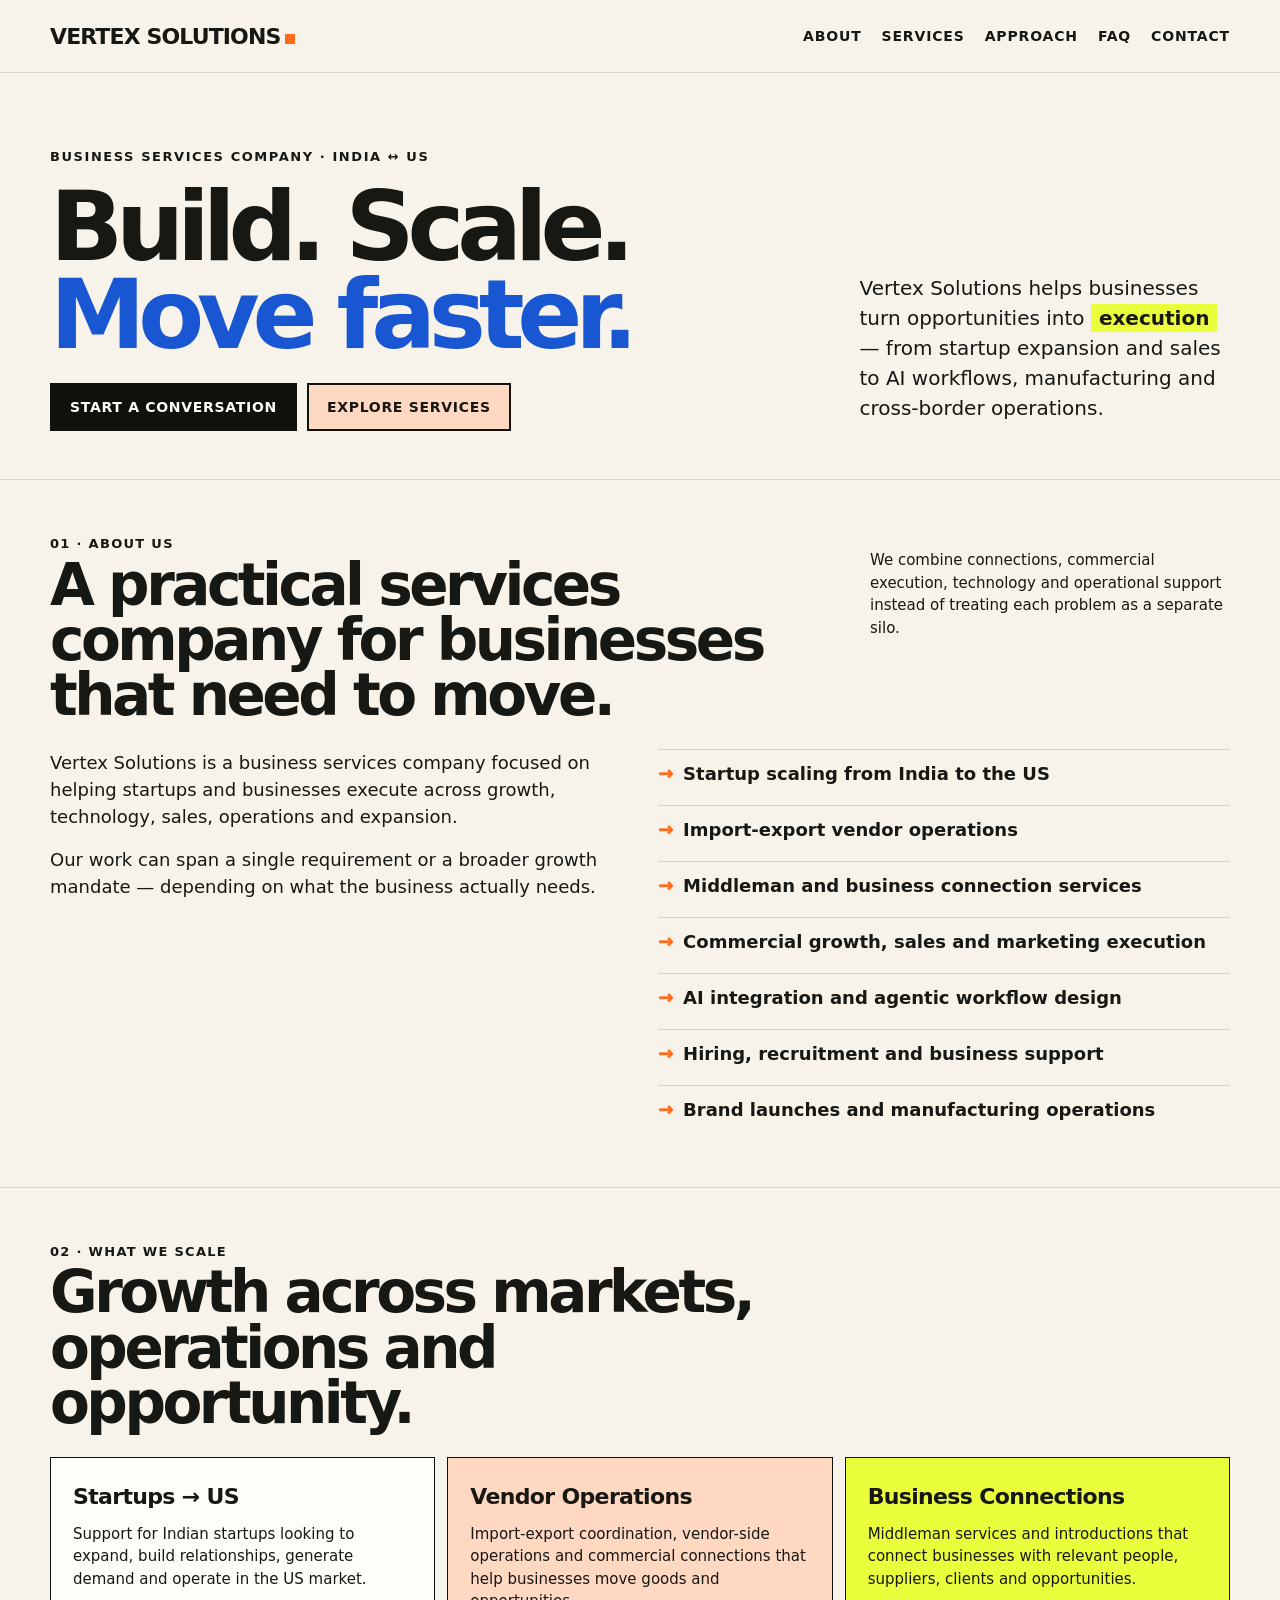
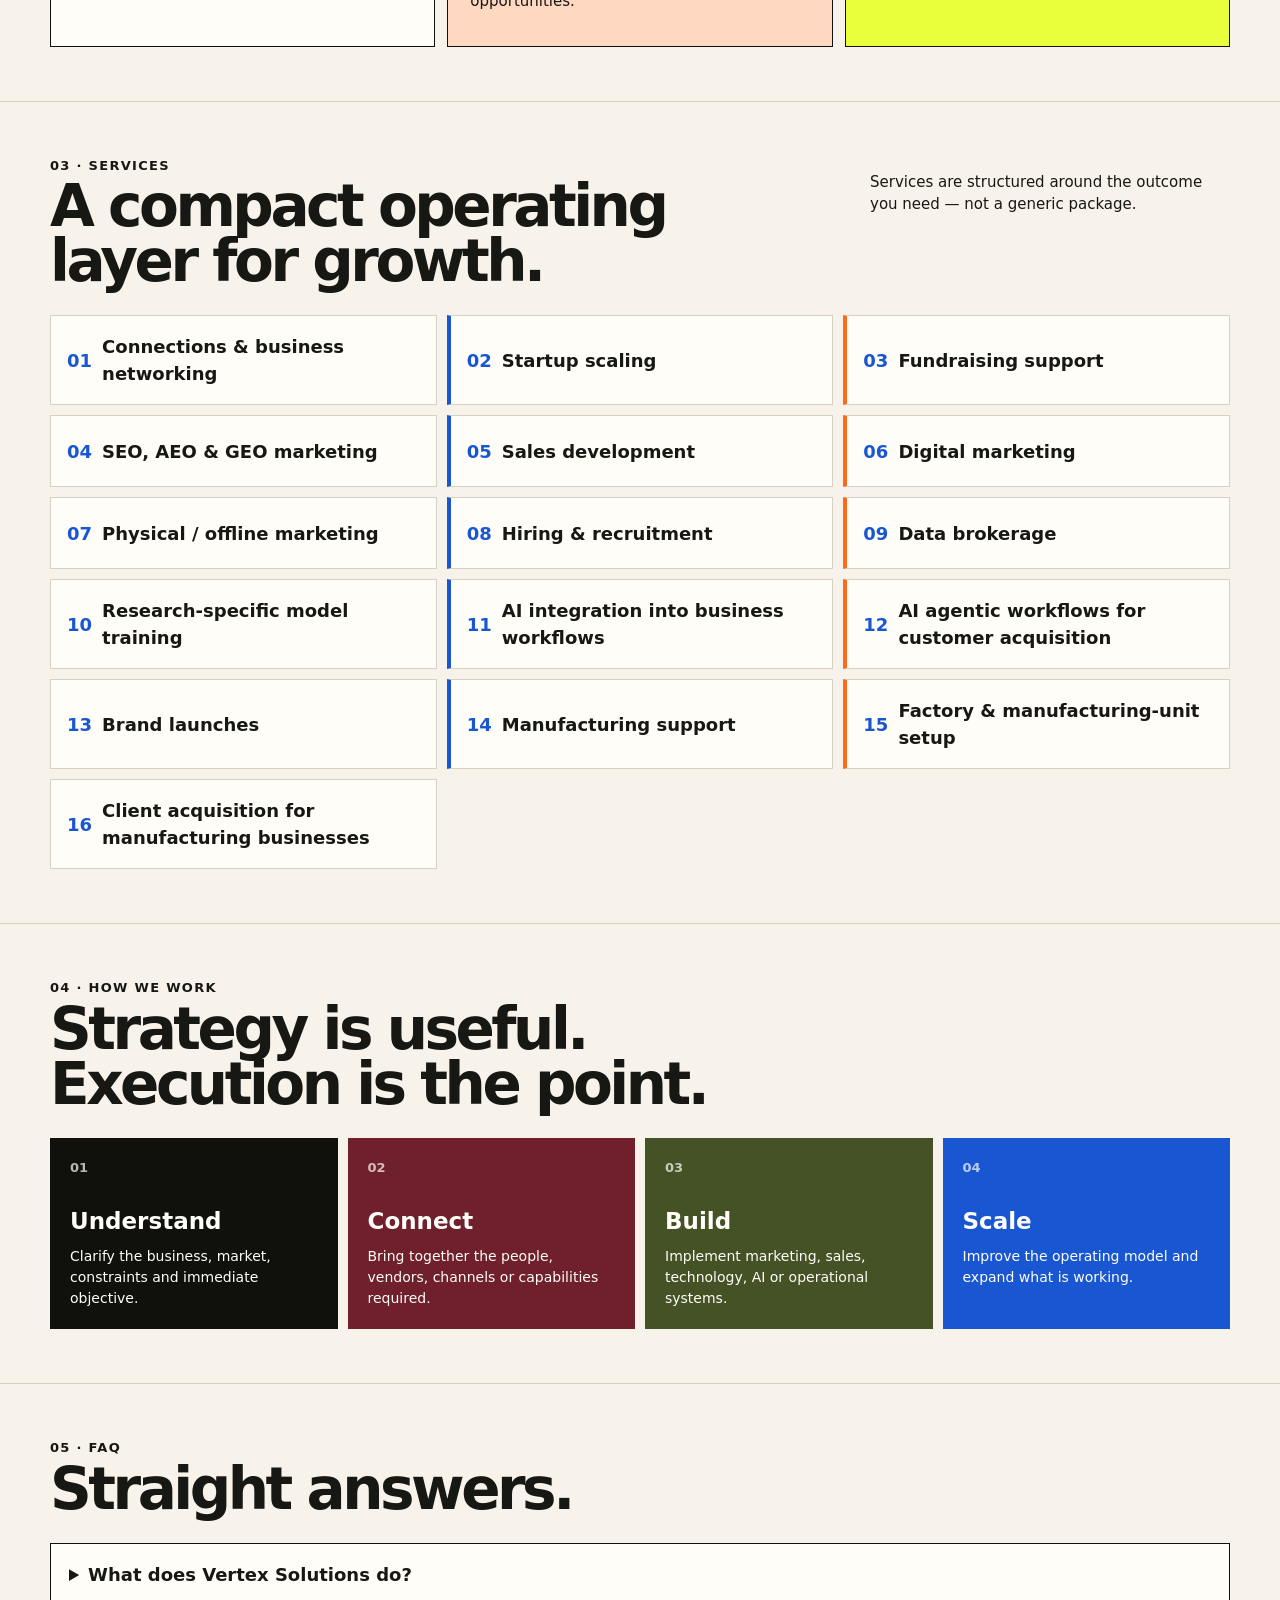
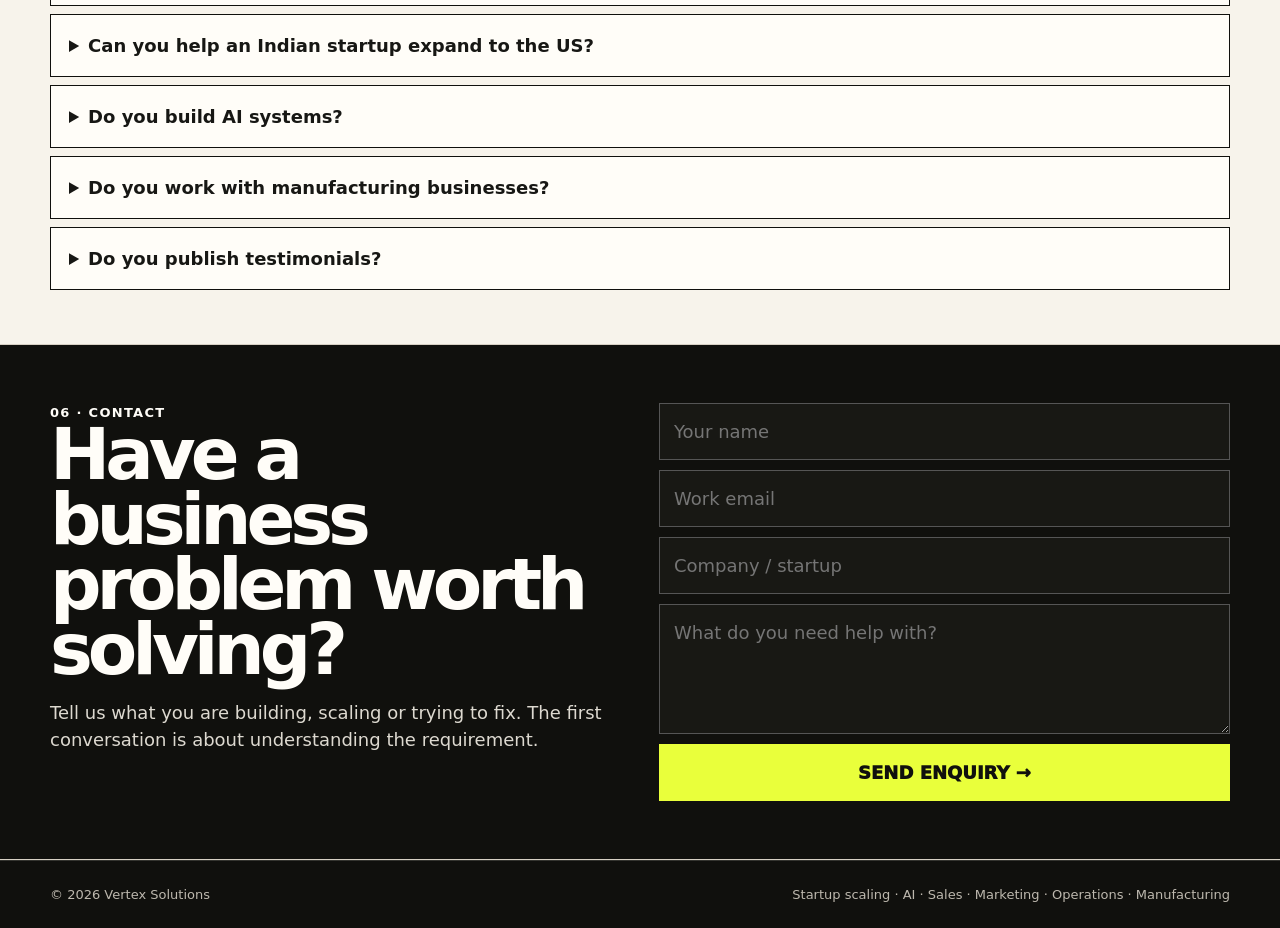
==== index.html @ 926f1866 "Build premium Vertex Solutions website" ====
<!doctype html>
<html lang="en">
<head>
<meta charset="utf-8">
<meta name="viewport" content="width=device-width,initial-scale=1">
<title>Vertex Solutions | Startup Scaling, AI, Marketing & Business Services</title>
<meta name="description" content="Vertex Solutions helps startups scale from India to the US, improve import-export vendor operations, build connections, raise capital, grow sales, deploy AI workflows, recruit talent, launch brands, and build manufacturing operations.">
<meta name="keywords" content="Vertex Solutions, startup scaling India to US, startup services India, fundraising support, import export vendor operations, AI integration, AI agentic workflows, SEO AEO GEO, digital marketing, sales, recruitment, manufacturing setup, factory setup, data brokerage">
<meta name="robots" content="index,follow,max-image-preview:large,max-snippet:-1,max-video-preview:-1">
<meta name="author" content="Vertex Solutions">
<meta name="theme-color" content="#10100d">
<link rel="canonical" href="https://vertex-solutions.vercel.app/">
<link rel="manifest" href="/site.webmanifest">
<link rel="sitemap" type="application/xml" href="/sitemap.xml">
<style>
:root{--black:#10100d;--ink:#171714;--peach:#ffd8c2;--orange:#ff6b1a;--blue:#1957d2;--lemon:#e9ff3b;--maroon:#6f202c;--olive:#455226;--paper:#f7f3eb;--white:#fffdf8;--line:#d7d0c4}
*{box-sizing:border-box}html{scroll-behavior:smooth}body{margin:0;background:var(--paper);color:var(--ink);font-family:Inter,ui-sans-serif,system-ui,-apple-system,BlinkMacSystemFont,"Segoe UI",sans-serif;font-size:18px;line-height:1.5}a{color:inherit;text-decoration:none}button,input,textarea{font:inherit}
.container{width:min(1180px,calc(100% - 32px));margin:auto}.nav{position:sticky;top:0;z-index:20;background:rgba(247,243,235,.94);backdrop-filter:blur(12px);border-bottom:1px solid var(--line)}.navin{min-height:72px;display:flex;align-items:center;justify-content:space-between;gap:18px}.brand{font-size:22px;font-weight:900;letter-spacing:-.04em}.brand span{display:inline-block;width:10px;height:10px;background:var(--orange);margin-left:5px}.links{display:flex;gap:20px;font-size:14px;font-weight:800;text-transform:uppercase;letter-spacing:.06em}.links a:hover{color:var(--blue)}
.hero{padding:74px 0 48px;border-bottom:1px solid var(--line)}.hero-grid{display:grid;grid-template-columns:1.35fr .65fr;gap:40px;align-items:end}.eyebrow{font-size:13px;font-weight:900;letter-spacing:.12em;text-transform:uppercase;margin-bottom:16px}.hero h1{font-size:clamp(48px,8vw,96px);line-height:.92;letter-spacing:-.075em;margin:0;max-width:900px}.hero h1 em{font-style:normal;color:var(--blue)}.hero-copy{font-size:20px;max-width:470px;margin:0 0 8px}.marker{display:inline;padding:2px 8px;background:var(--lemon);font-weight:900}.actions{display:flex;gap:10px;flex-wrap:wrap;margin-top:24px}.btn{display:inline-flex;align-items:center;justify-content:center;min-height:48px;padding:0 18px;border:2px solid var(--black);font-weight:900;font-size:14px;text-transform:uppercase;letter-spacing:.05em}.btn.primary{background:var(--black);color:var(--white)}.btn.primary:hover{background:var(--orange);border-color:var(--orange)}.btn.secondary{background:var(--peach)}.btn.secondary:hover{background:var(--lemon)}
section{padding:54px 0;border-bottom:1px solid var(--line)}.section-head{display:flex;justify-content:space-between;gap:28px;align-items:flex-start;margin-bottom:26px}.section-kicker{font-size:13px;font-weight:900;letter-spacing:.1em;text-transform:uppercase}.section-title{font-size:clamp(34px,5vw,58px);line-height:.95;letter-spacing:-.06em;margin:4px 0 0;max-width:760px}.section-note{max-width:360px;font-size:15px}
.about{display:grid;grid-template-columns:1fr 1fr;gap:36px}.about p{margin:0 0 16px}.compact-list{list-style:none;padding:0;margin:0;display:grid;gap:8px}.compact-list li{padding:10px 0;border-top:1px solid var(--line);font-weight:750}.compact-list li:before{content:"→";color:var(--orange);font-weight:1000;margin-right:10px}
.scale{display:grid;grid-template-columns:repeat(3,1fr);gap:12px}.card{border:1.5px solid var(--black);padding:22px;background:var(--white);min-height:190px}.card:nth-child(2){background:var(--peach)}.card:nth-child(3){background:var(--lemon)}.card h3{font-size:22px;letter-spacing:-.03em;margin:0 0 10px}.card p{margin:0;font-size:15px}
.services{display:grid;grid-template-columns:repeat(3,1fr);gap:10px}.service{border:1px solid var(--line);padding:17px 16px;background:var(--white);font-weight:800;min-height:72px;display:flex;align-items:center}.service b{color:var(--blue);margin-right:10px}.service:nth-child(3n){border-left:4px solid var(--orange)}.service:nth-child(3n+2){border-left:4px solid var(--blue)}
.process{display:grid;grid-template-columns:repeat(4,1fr);gap:10px}.step{background:var(--black);color:var(--white);padding:20px;min-height:170px}.step:nth-child(2){background:var(--maroon)}.step:nth-child(3){background:var(--olive)}.step:nth-child(4){background:var(--blue)}.num{font-size:13px;font-weight:900;opacity:.7}.step h3{margin:26px 0 8px;font-size:23px}.step p{font-size:14px;margin:0}
.faq{display:grid;gap:8px}.faq details{border:1px solid var(--black);background:var(--white);padding:0 18px}.faq summary{cursor:pointer;font-weight:900;padding:17px 0}.faq p{margin:0 0 18px;font-size:15px}
.contact{background:var(--black);color:var(--white);padding:58px 0}.contact-grid{display:grid;grid-template-columns:1fr 1fr;gap:38px}.contact h2{font-size:clamp(40px,6vw,72px);line-height:.9;letter-spacing:-.07em;margin:0 0 16px}.contact p{color:#ddd9d0}.contact-form{display:grid;gap:10px}.contact-form input,.contact-form textarea{width:100%;border:1px solid #555;background:#181814;color:#fff;padding:14px;outline:none}.contact-form input:focus,.contact-form textarea:focus{border-color:var(--lemon)}.contact-form textarea{min-height:130px;resize:vertical}.contact-form button{border:0;background:var(--lemon);color:var(--black);padding:15px;font-weight:1000;cursor:pointer;text-transform:uppercase}
footer{padding:24px 0;background:var(--black);color:#bdb8ae;border-top:1px solid #34342f;font-size:13px}.footerin{display:flex;justify-content:space-between;gap:20px;flex-wrap:wrap}
@media(max-width:850px){body{font-size:17px}.links{display:none}.hero{padding-top:48px}.hero-grid,.about,.contact-grid{grid-template-columns:1fr}.scale,.services{grid-template-columns:1fr 1fr}.process{grid-template-columns:1fr 1fr}.section-head{display:block}.section-note{margin-top:12px}}
@media(max-width:560px){.container{width:min(100% - 22px,1180px)}.hero h1{font-size:52px}.scale,.services,.process{grid-template-columns:1fr}.card{min-height:0}.hero-copy{font-size:18px}.navin{min-height:62px}}
</style>
<script type="application/ld+json">
{"@context":"https://schema.org","@type":"Organization","name":"Vertex Solutions","url":"https://vertex-solutions.vercel.app/","description":"Business services company helping startups, operators and businesses with scaling, sales, marketing, AI integration, recruitment, manufacturing and cross-border operations.","areaServed":["India","United States"],"knowsAbout":["Startup scaling","Import-export operations","Fundraising","SEO","AEO","GEO","Sales","Digital marketing","AI integration","AI agentic workflows","Recruitment","Manufacturing"]}
</script>
<script type="application/ld+json">
{"@context":"https://schema.org","@type":"WebSite","name":"Vertex Solutions","url":"https://vertex-solutions.vercel.app/","potentialAction":{"@type":"SearchAction","target":"https://vertex-solutions.vercel.app/?q={search_term_string}","query-input":"required name=search_term_string"}}
</script>
</head>
<body>
<header class="nav"><div class="container navin"><a class="brand" href="#top">VERTEX SOLUTIONS<span></span></a><nav class="links" aria-label="Primary"><a href="#about">About</a><a href="#services">Services</a><a href="#approach">Approach</a><a href="#faq">FAQ</a><a href="#contact">Contact</a></nav></div></header>
<main id="top">
<section class="hero"><div class="container hero-grid"><div><div class="eyebrow">Business services company · India ↔ US</div><h1>Build. Scale.<br><em>Move faster.</em></h1><div class="actions"><a class="btn primary" href="#contact">Start a conversation</a><a class="btn secondary" href="#services">Explore services</a></div></div><p class="hero-copy">Vertex Solutions helps businesses turn opportunities into <span class="marker">execution</span> — from startup expansion and sales to AI workflows, manufacturing and cross-border operations.</p></div></section>

<section id="about"><div class="container"><div class="section-head"><div><div class="section-kicker">01 · About Us</div><h2 class="section-title">A practical services company for businesses that need to move.</h2></div><p class="section-note">We combine connections, commercial execution, technology and operational support instead of treating each problem as a separate silo.</p></div><div class="about"><div><p>Vertex Solutions is a business services company focused on helping startups and businesses execute across growth, technology, sales, operations and expansion.</p><p>Our work can span a single requirement or a broader growth mandate — depending on what the business actually needs.</p></div><ul class="compact-list"><li>Startup scaling from India to the US</li><li>Import-export vendor operations</li><li>Middleman and business connection services</li><li>Commercial growth, sales and marketing execution</li><li>AI integration and agentic workflow design</li><li>Hiring, recruitment and business support</li><li>Brand launches and manufacturing operations</li></ul></div></div></section>

<section id="scale"><div class="container"><div class="section-head"><div><div class="section-kicker">02 · What We Scale</div><h2 class="section-title">Growth across markets, operations and opportunity.</h2></div></div><div class="scale"><article class="card"><h3>Startups → US</h3><p>Support for Indian startups looking to expand, build relationships, generate demand and operate in the US market.</p></article><article class="card"><h3>Vendor Operations</h3><p>Import-export coordination, vendor-side operations and commercial connections that help businesses move goods and opportunities.</p></article><article class="card"><h3>Business Connections</h3><p>Middleman services and introductions that connect businesses with relevant people, suppliers, clients and opportunities.</p></article></div></div></section>

<section id="services"><div class="container"><div class="section-head"><div><div class="section-kicker">03 · Services</div><h2 class="section-title">A compact operating layer for growth.</h2></div><p class="section-note">Services are structured around the outcome you need — not a generic package.</p></div><div class="services">
<div class="service"><b>01</b> Connections & business networking</div><div class="service"><b>02</b> Startup scaling</div><div class="service"><b>03</b> Fundraising support</div>
<div class="service"><b>04</b> SEO, AEO & GEO marketing</div><div class="service"><b>05</b> Sales development</div><div class="service"><b>06</b> Digital marketing</div>
<div class="service"><b>07</b> Physical / offline marketing</div><div class="service"><b>08</b> Hiring & recruitment</div><div class="service"><b>09</b> Data brokerage</div>
<div class="service"><b>10</b> Research-specific model training</div><div class="service"><b>11</b> AI integration into business workflows</div><div class="service"><b>12</b> AI agentic workflows for customer acquisition</div>
<div class="service"><b>13</b> Brand launches</div><div class="service"><b>14</b> Manufacturing support</div><div class="service"><b>15</b> Factory & manufacturing-unit setup</div>
<div class="service"><b>16</b> Client acquisition for manufacturing businesses</div>
</div></div></section>

<section id="approach"><div class="container"><div class="section-head"><div><div class="section-kicker">04 · How We Work</div><h2 class="section-title">Strategy is useful. Execution is the point.</h2></div></div><div class="process"><div class="step"><div class="num">01</div><h3>Understand</h3><p>Clarify the business, market, constraints and immediate objective.</p></div><div class="step"><div class="num">02</div><h3>Connect</h3><p>Bring together the people, vendors, channels or capabilities required.</p></div><div class="step"><div class="num">03</div><h3>Build</h3><p>Implement marketing, sales, technology, AI or operational systems.</p></div><div class="step"><div class="num">04</div><h3>Scale</h3><p>Improve the operating model and expand what is working.</p></div></div></div></section>

<section id="faq"><div class="container"><div class="section-head"><div><div class="section-kicker">05 · FAQ</div><h2 class="section-title">Straight answers.</h2></div></div><div class="faq">
<details><summary>What does Vertex Solutions do?</summary><p>Vertex Solutions is a business services company supporting startup scaling, sales, marketing, AI integration, recruitment, cross-border operations, manufacturing and business connections.</p></details>
<details><summary>Can you help an Indian startup expand to the US?</summary><p>Yes. Startup expansion from India to the US is one of the areas Vertex Solutions is built to support, including connections, growth, sales and market-entry execution.</p></details>
<details><summary>Do you build AI systems?</summary><p>Yes. Services include AI integration into existing business workflows and designing agentic AI workflows for customer acquisition and related business processes.</p></details>
<details><summary>Do you work with manufacturing businesses?</summary><p>Yes. Support can include manufacturing setup, factory or manufacturing-unit setup and helping manufacturing businesses acquire clients.</p></details>
<details><summary>Do you publish testimonials?</summary><p>No fabricated testimonials are used on this website. The site describes the services and capabilities provided by Vertex Solutions.</p></details>
</div></div></section>

<section id="contact" class="contact"><div class="container contact-grid"><div><div class="section-kicker">06 · Contact</div><h2>Have a business problem worth solving?</h2><p>Tell us what you are building, scaling or trying to fix. The first conversation is about understanding the requirement.</p></div><form class="contact-form" onsubmit="sendMail(event)"><input id="name" required placeholder="Your name" aria-label="Your name"><input id="email" type="email" required placeholder="Work email" aria-label="Work email"><input id="company" placeholder="Company / startup" aria-label="Company or startup"><textarea id="message" required placeholder="What do you need help with?" aria-label="What do you need help with?"></textarea><button type="submit">Send enquiry →</button></form></div></section>
</main>
<footer><div class="container footerin"><span>© <span id="year"></span> Vertex Solutions</span><span>Startup scaling · AI · Sales · Marketing · Operations · Manufacturing</span></div></footer>
<script>
document.getElementById("year").textContent=new Date().getFullYear();
function sendMail(e){e.preventDefault();const n=document.getElementById("name").value,e1=document.getElementById("email").value,c=document.getElementById("company").value,m=document.getElementById("message").value;const s=encodeURIComponent("Vertex Solutions enquiry from "+n);const b=encodeURIComponent("Name: "+n+"\nEmail: "+e1+"\nCompany: "+c+"\n\nRequirement:\n"+m);window.location.href="mailto:contact@vertexsolutions.com?subject="+s+"&body="+b}
</script>
</body></html>
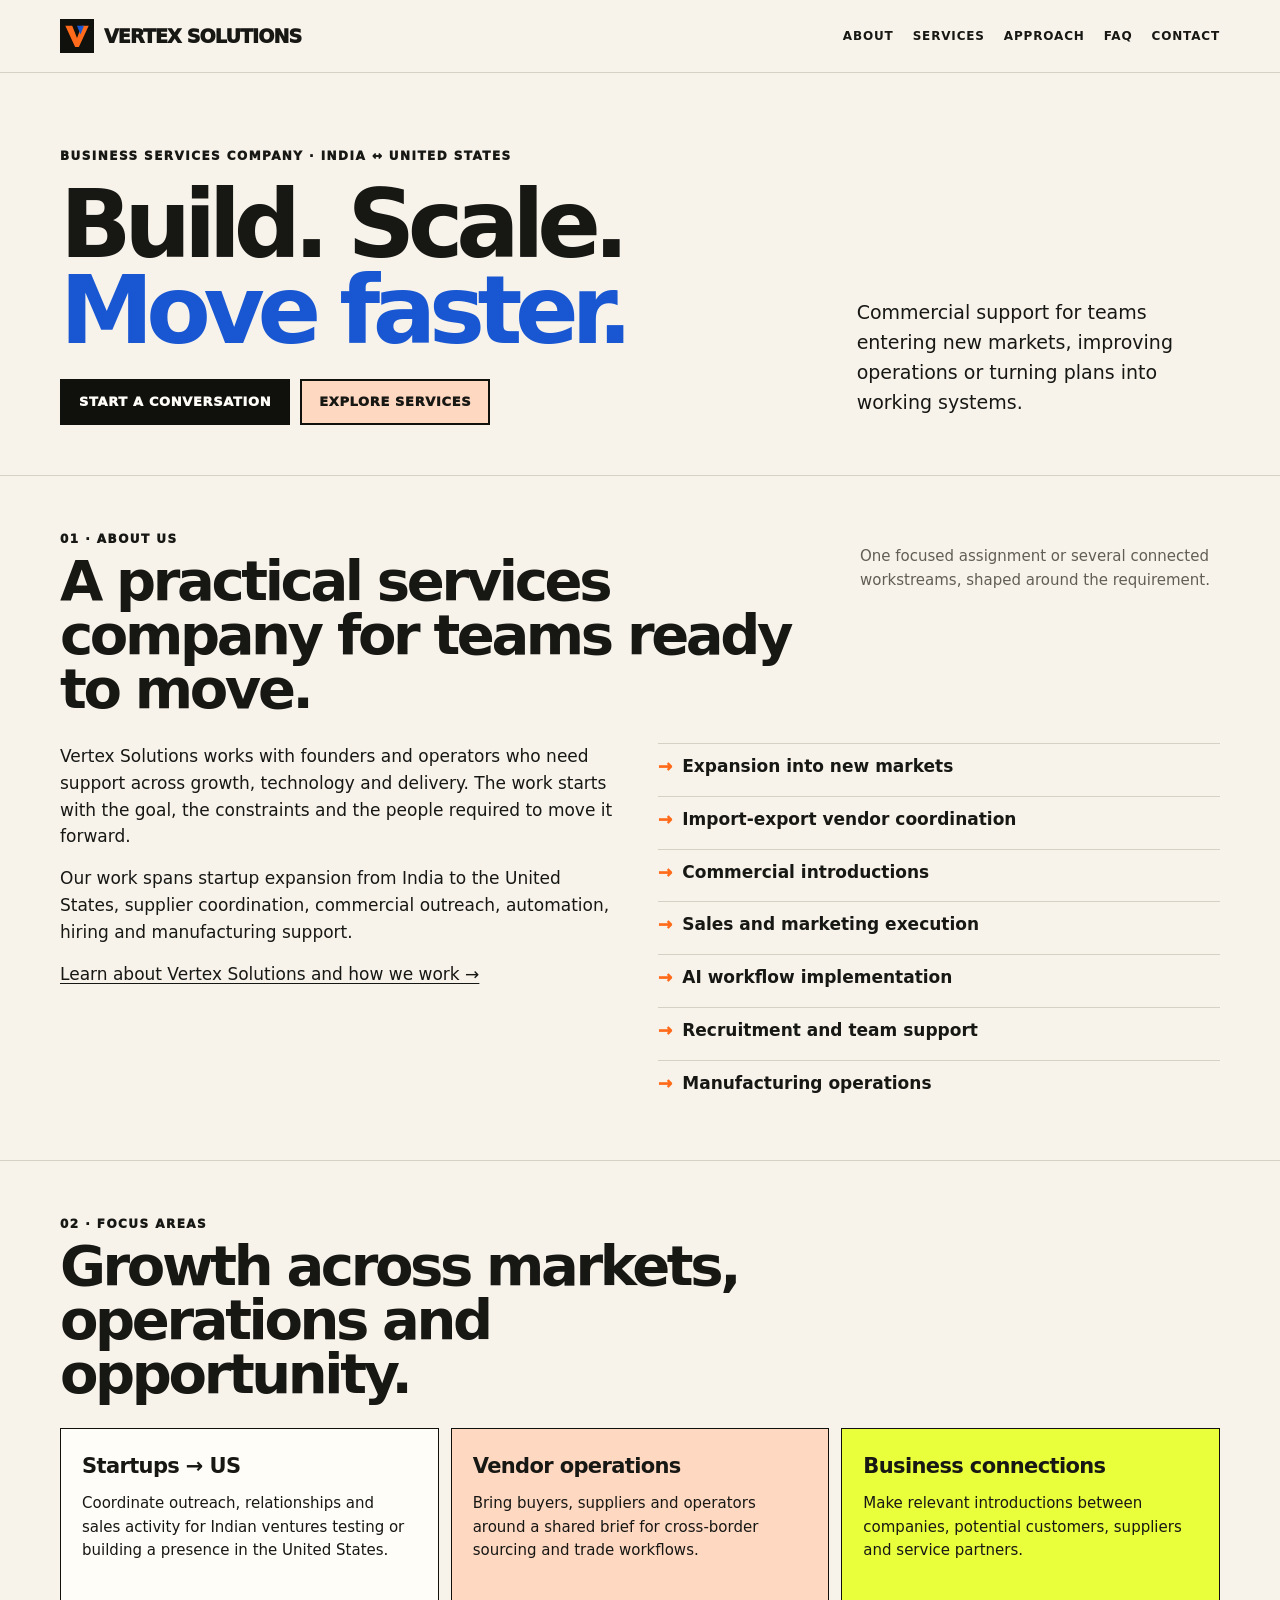
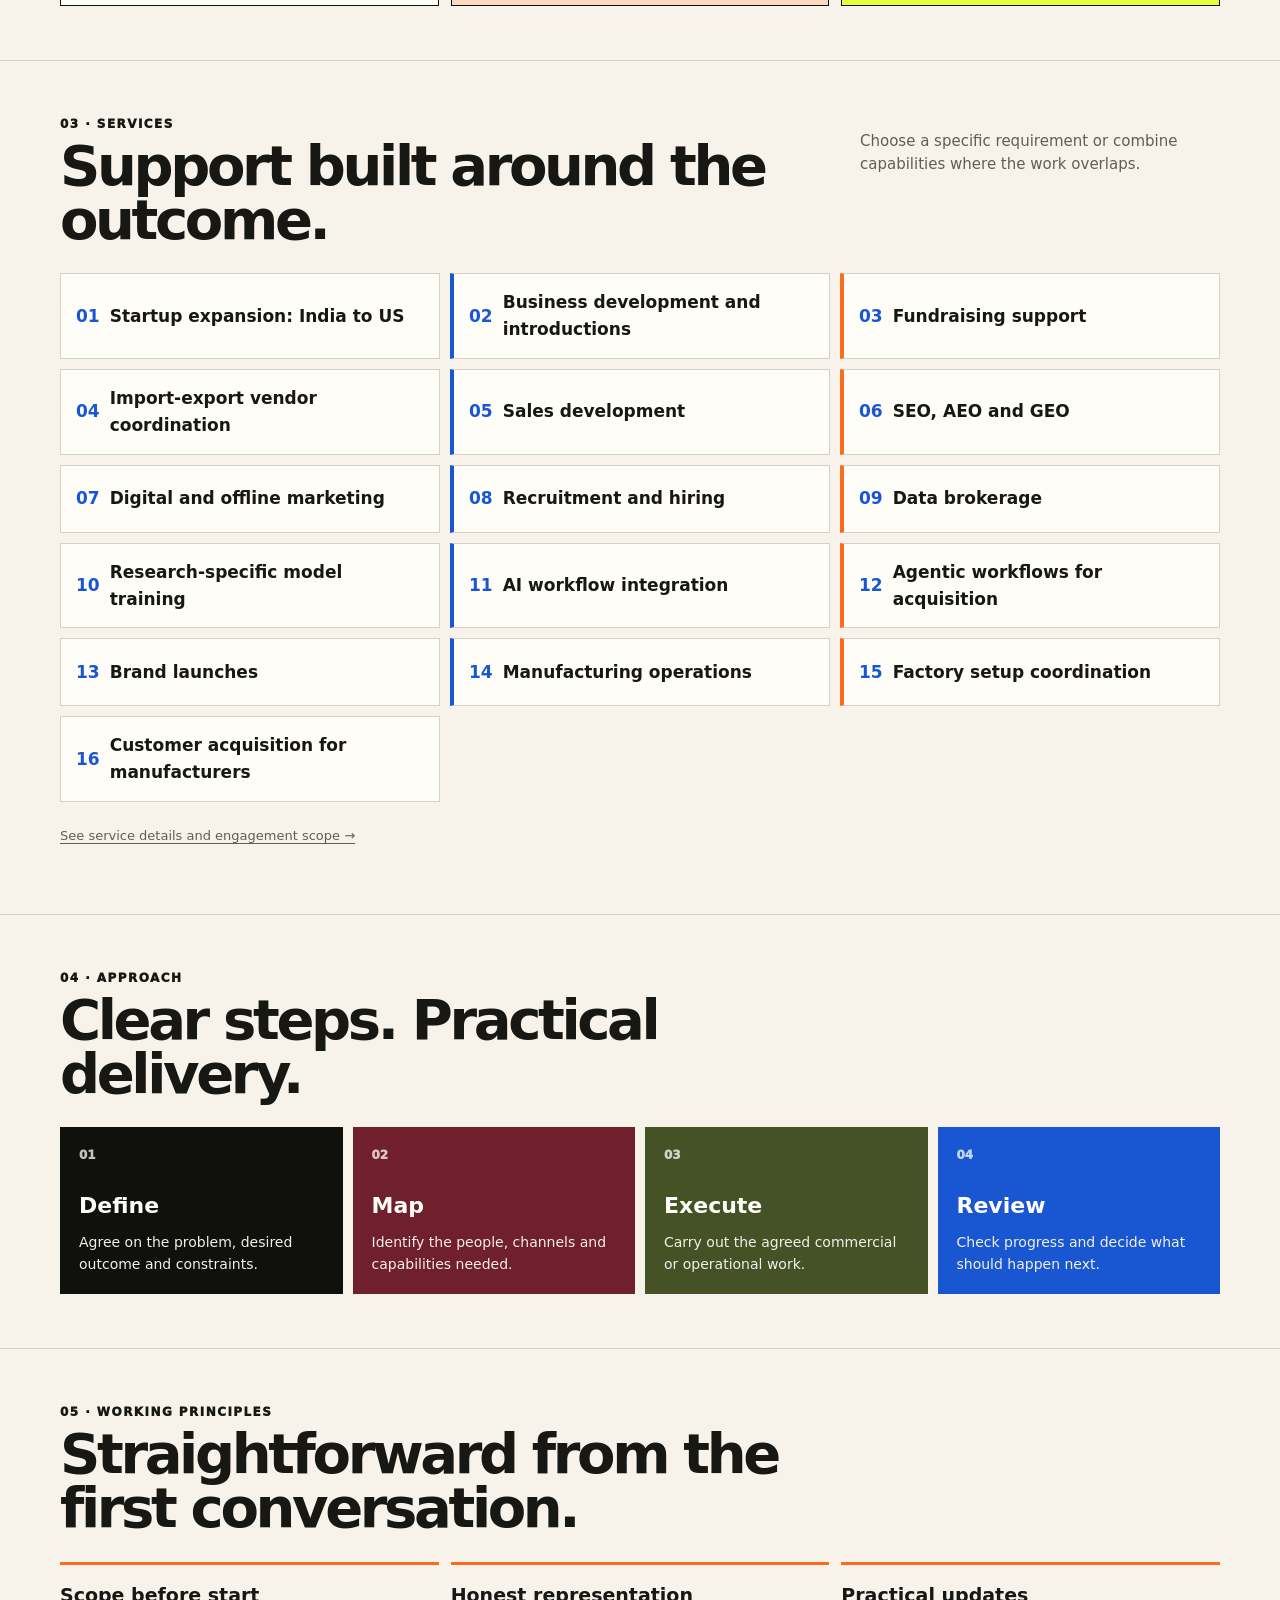
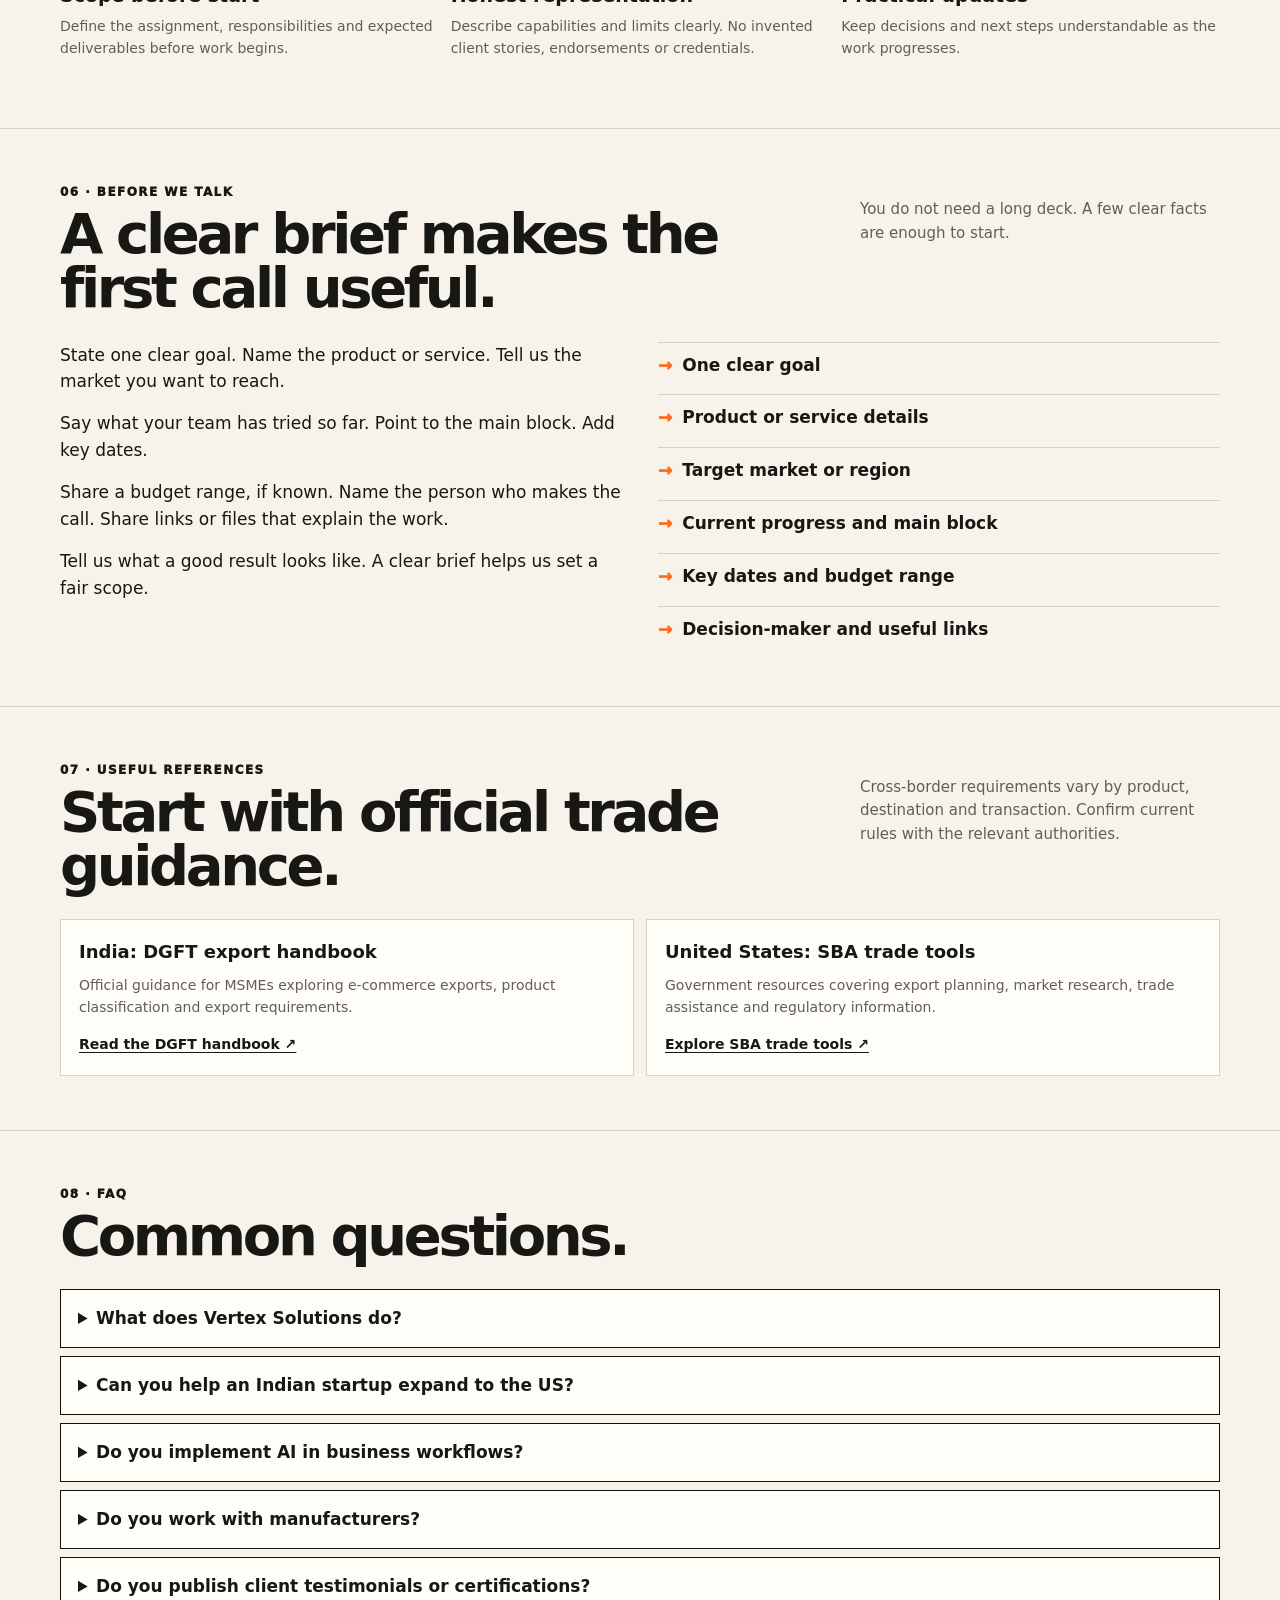
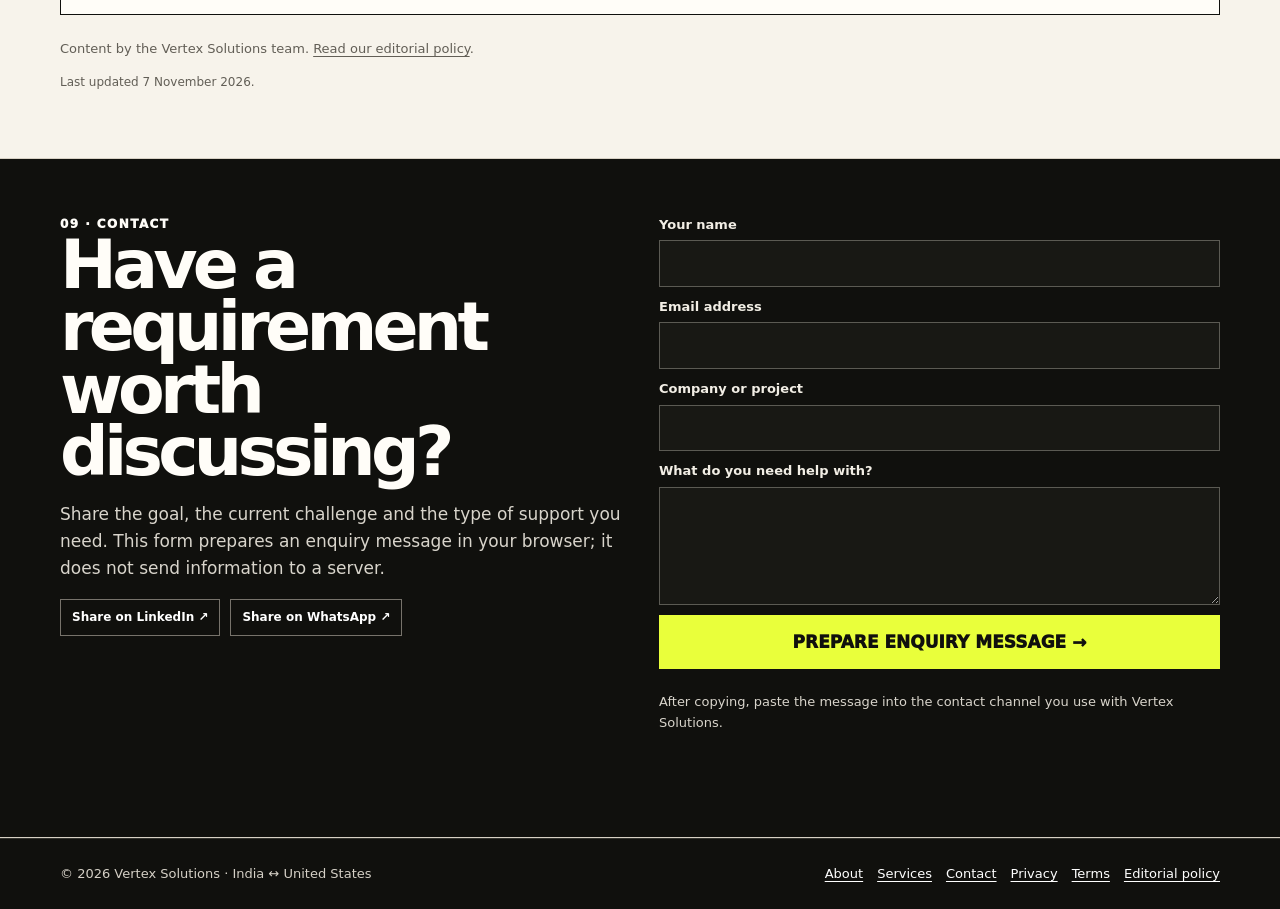
==== commit 2089e6ba: "Implement SEO audit fixes for Vertex Solutions" ====
--- a/index.html
+++ b/index.html
@@ -3,71 +3,67 @@
 <head>
 <meta charset="utf-8">
 <meta name="viewport" content="width=device-width,initial-scale=1">
-<title>Vertex Solutions | Startup Scaling, AI, Marketing & Business Services</title>
-<meta name="description" content="Vertex Solutions helps startups scale from India to the US, improve import-export vendor operations, build connections, raise capital, grow sales, deploy AI workflows, recruit talent, launch brands, and build manufacturing operations.">
-<meta name="keywords" content="Vertex Solutions, startup scaling India to US, startup services India, fundraising support, import export vendor operations, AI integration, AI agentic workflows, SEO AEO GEO, digital marketing, sales, recruitment, manufacturing setup, factory setup, data brokerage">
-<meta name="robots" content="index,follow,max-image-preview:large,max-snippet:-1,max-video-preview:-1">
+<title>Vertex Solutions | Startup & Business Growth</title>
+<meta name="description" content="Vertex Solutions helps Indian startups enter the US market with sales, marketing, AI integration and cross-border operations.">
+<meta name="robots" content="index,follow,max-image-preview:large,max-video-preview:-1">
 <meta name="author" content="Vertex Solutions">
 <meta name="theme-color" content="#10100d">
-<link rel="canonical" href="https://vertex-solutions.vercel.app/">
+<link rel="canonical" href="https://vertexfirm.vercel.app/">
+<link rel="icon" href="/favicon.svg" type="image/svg+xml">
+<link rel="apple-touch-icon" href="/apple-touch-icon.png" sizes="180x180">
 <link rel="manifest" href="/site.webmanifest">
 <link rel="sitemap" type="application/xml" href="/sitemap.xml">
-<style>
-:root{--black:#10100d;--ink:#171714;--peach:#ffd8c2;--orange:#ff6b1a;--blue:#1957d2;--lemon:#e9ff3b;--maroon:#6f202c;--olive:#455226;--paper:#f7f3eb;--white:#fffdf8;--line:#d7d0c4}
-*{box-sizing:border-box}html{scroll-behavior:smooth}body{margin:0;background:var(--paper);color:var(--ink);font-family:Inter,ui-sans-serif,system-ui,-apple-system,BlinkMacSystemFont,"Segoe UI",sans-serif;font-size:18px;line-height:1.5}a{color:inherit;text-decoration:none}button,input,textarea{font:inherit}
-.container{width:min(1180px,calc(100% - 32px));margin:auto}.nav{position:sticky;top:0;z-index:20;background:rgba(247,243,235,.94);backdrop-filter:blur(12px);border-bottom:1px solid var(--line)}.navin{min-height:72px;display:flex;align-items:center;justify-content:space-between;gap:18px}.brand{font-size:22px;font-weight:900;letter-spacing:-.04em}.brand span{display:inline-block;width:10px;height:10px;background:var(--orange);margin-left:5px}.links{display:flex;gap:20px;font-size:14px;font-weight:800;text-transform:uppercase;letter-spacing:.06em}.links a:hover{color:var(--blue)}
-.hero{padding:74px 0 48px;border-bottom:1px solid var(--line)}.hero-grid{display:grid;grid-template-columns:1.35fr .65fr;gap:40px;align-items:end}.eyebrow{font-size:13px;font-weight:900;letter-spacing:.12em;text-transform:uppercase;margin-bottom:16px}.hero h1{font-size:clamp(48px,8vw,96px);line-height:.92;letter-spacing:-.075em;margin:0;max-width:900px}.hero h1 em{font-style:normal;color:var(--blue)}.hero-copy{font-size:20px;max-width:470px;margin:0 0 8px}.marker{display:inline;padding:2px 8px;background:var(--lemon);font-weight:900}.actions{display:flex;gap:10px;flex-wrap:wrap;margin-top:24px}.btn{display:inline-flex;align-items:center;justify-content:center;min-height:48px;padding:0 18px;border:2px solid var(--black);font-weight:900;font-size:14px;text-transform:uppercase;letter-spacing:.05em}.btn.primary{background:var(--black);color:var(--white)}.btn.primary:hover{background:var(--orange);border-color:var(--orange)}.btn.secondary{background:var(--peach)}.btn.secondary:hover{background:var(--lemon)}
-section{padding:54px 0;border-bottom:1px solid var(--line)}.section-head{display:flex;justify-content:space-between;gap:28px;align-items:flex-start;margin-bottom:26px}.section-kicker{font-size:13px;font-weight:900;letter-spacing:.1em;text-transform:uppercase}.section-title{font-size:clamp(34px,5vw,58px);line-height:.95;letter-spacing:-.06em;margin:4px 0 0;max-width:760px}.section-note{max-width:360px;font-size:15px}
-.about{display:grid;grid-template-columns:1fr 1fr;gap:36px}.about p{margin:0 0 16px}.compact-list{list-style:none;padding:0;margin:0;display:grid;gap:8px}.compact-list li{padding:10px 0;border-top:1px solid var(--line);font-weight:750}.compact-list li:before{content:"→";color:var(--orange);font-weight:1000;margin-right:10px}
-.scale{display:grid;grid-template-columns:repeat(3,1fr);gap:12px}.card{border:1.5px solid var(--black);padding:22px;background:var(--white);min-height:190px}.card:nth-child(2){background:var(--peach)}.card:nth-child(3){background:var(--lemon)}.card h3{font-size:22px;letter-spacing:-.03em;margin:0 0 10px}.card p{margin:0;font-size:15px}
-.services{display:grid;grid-template-columns:repeat(3,1fr);gap:10px}.service{border:1px solid var(--line);padding:17px 16px;background:var(--white);font-weight:800;min-height:72px;display:flex;align-items:center}.service b{color:var(--blue);margin-right:10px}.service:nth-child(3n){border-left:4px solid var(--orange)}.service:nth-child(3n+2){border-left:4px solid var(--blue)}
-.process{display:grid;grid-template-columns:repeat(4,1fr);gap:10px}.step{background:var(--black);color:var(--white);padding:20px;min-height:170px}.step:nth-child(2){background:var(--maroon)}.step:nth-child(3){background:var(--olive)}.step:nth-child(4){background:var(--blue)}.num{font-size:13px;font-weight:900;opacity:.7}.step h3{margin:26px 0 8px;font-size:23px}.step p{font-size:14px;margin:0}
-.faq{display:grid;gap:8px}.faq details{border:1px solid var(--black);background:var(--white);padding:0 18px}.faq summary{cursor:pointer;font-weight:900;padding:17px 0}.faq p{margin:0 0 18px;font-size:15px}
-.contact{background:var(--black);color:var(--white);padding:58px 0}.contact-grid{display:grid;grid-template-columns:1fr 1fr;gap:38px}.contact h2{font-size:clamp(40px,6vw,72px);line-height:.9;letter-spacing:-.07em;margin:0 0 16px}.contact p{color:#ddd9d0}.contact-form{display:grid;gap:10px}.contact-form input,.contact-form textarea{width:100%;border:1px solid #555;background:#181814;color:#fff;padding:14px;outline:none}.contact-form input:focus,.contact-form textarea:focus{border-color:var(--lemon)}.contact-form textarea{min-height:130px;resize:vertical}.contact-form button{border:0;background:var(--lemon);color:var(--black);padding:15px;font-weight:1000;cursor:pointer;text-transform:uppercase}
-footer{padding:24px 0;background:var(--black);color:#bdb8ae;border-top:1px solid #34342f;font-size:13px}.footerin{display:flex;justify-content:space-between;gap:20px;flex-wrap:wrap}
-@media(max-width:850px){body{font-size:17px}.links{display:none}.hero{padding-top:48px}.hero-grid,.about,.contact-grid{grid-template-columns:1fr}.scale,.services{grid-template-columns:1fr 1fr}.process{grid-template-columns:1fr 1fr}.section-head{display:block}.section-note{margin-top:12px}}
-@media(max-width:560px){.container{width:min(100% - 22px,1180px)}.hero h1{font-size:52px}.scale,.services,.process{grid-template-columns:1fr}.card{min-height:0}.hero-copy{font-size:18px}.navin{min-height:62px}}
-</style>
-<script type="application/ld+json">
-{"@context":"https://schema.org","@type":"Organization","name":"Vertex Solutions","url":"https://vertex-solutions.vercel.app/","description":"Business services company helping startups, operators and businesses with scaling, sales, marketing, AI integration, recruitment, manufacturing and cross-border operations.","areaServed":["India","United States"],"knowsAbout":["Startup scaling","Import-export operations","Fundraising","SEO","AEO","GEO","Sales","Digital marketing","AI integration","AI agentic workflows","Recruitment","Manufacturing"]}
-</script>
-<script type="application/ld+json">
-{"@context":"https://schema.org","@type":"WebSite","name":"Vertex Solutions","url":"https://vertex-solutions.vercel.app/","potentialAction":{"@type":"SearchAction","target":"https://vertex-solutions.vercel.app/?q={search_term_string}","query-input":"required name=search_term_string"}}
-</script>
+<link rel="alternate" type="text/plain" href="/llms.txt" title="AI and language model guidance">
+<link rel="preload" href="/styles.css" as="style">
+<link rel="stylesheet" href="/styles.css">
+<meta property="og:type" content="website">
+<meta property="og:site_name" content="Vertex Solutions">
+<meta property="og:title" content="Vertex Solutions | Startup & Business Growth">
+<meta property="og:description" content="Vertex Solutions helps Indian startups enter the US market with sales, marketing, AI integration and cross-border operations.">
+<meta property="og:url" content="https://vertexfirm.vercel.app/">
+<meta property="og:locale" content="en_US">
+<meta property="og:image" content="https://vertexfirm.vercel.app/og-image.png">
+<meta property="og:image:secure_url" content="https://vertexfirm.vercel.app/og-image.png">
+<meta property="og:image:type" content="image/png">
+<meta property="og:image:width" content="1200">
+<meta property="og:image:height" content="630">
+<meta property="og:image:alt" content="Vertex Solutions — Build. Scale. Move faster.">
+<meta name="twitter:card" content="summary_large_image">
+<meta name="twitter:title" content="Vertex Solutions | Startup & Business Growth">
+<meta name="twitter:description" content="Vertex Solutions helps Indian startups enter the US market with sales, marketing, AI integration and cross-border operations.">
+<meta name="twitter:image" content="https://vertexfirm.vercel.app/og-image.png">
+<meta name="twitter:image:alt" content="Vertex Solutions — Build. Scale. Move faster.">
+<script type="application/ld+json">{"@context":"https://schema.org","@type":"Organization","name":"Vertex Solutions","url":"https://vertexfirm.vercel.app/","logo":{"@type":"ImageObject","url":"https://vertexfirm.vercel.app/icon-512.png","width":512,"height":512},"image":"https://vertexfirm.vercel.app/og-image.png","description":"Business services company supporting startup expansion, commercial growth, technology implementation and operations.","areaServed":[{"@type":"Country","name":"India"},{"@type":"Country","name":"United States"}],"knowsAbout":["Startup expansion","Import-export vendor operations","Business development","Sales development","Digital marketing","Search engine optimisation","AI workflow integration","Recruitment","Manufacturing operations"]}</script>
+<script type="application/ld+json">{"@context":"https://schema.org","@type":"WebSite","name":"Vertex Solutions","url":"https://vertexfirm.vercel.app/","description":"Business services supporting startup growth, technology and operations.","publisher":{"@type":"Organization","name":"Vertex Solutions","url":"https://vertexfirm.vercel.app/"},"inLanguage":"en"}</script>
+<script type="application/ld+json">{"@context":"https://schema.org","@type":"WebPage","name":"Vertex Solutions | Startup & Business Growth","url":"https://vertexfirm.vercel.app/","description":"Vertex Solutions helps Indian startups enter the US market with sales, marketing, AI integration and cross-border operations.","datePublished":"2026-11-07","dateModified":"2026-11-07","inLanguage":"en","author":{"@type":"Organization","name":"Vertex Solutions"},"publisher":{"@type":"Organization","name":"Vertex Solutions","url":"https://vertexfirm.vercel.app/"}}</script>
 </head>
 <body>
-<header class="nav"><div class="container navin"><a class="brand" href="#top">VERTEX SOLUTIONS<span></span></a><nav class="links" aria-label="Primary"><a href="#about">About</a><a href="#services">Services</a><a href="#approach">Approach</a><a href="#faq">FAQ</a><a href="#contact">Contact</a></nav></div></header>
-<main id="top">
-<section class="hero"><div class="container hero-grid"><div><div class="eyebrow">Business services company · India ↔ US</div><h1>Build. Scale.<br><em>Move faster.</em></h1><div class="actions"><a class="btn primary" href="#contact">Start a conversation</a><a class="btn secondary" href="#services">Explore services</a></div></div><p class="hero-copy">Vertex Solutions helps businesses turn opportunities into <span class="marker">execution</span> — from startup expansion and sales to AI workflows, manufacturing and cross-border operations.</p></div></section>
-
-<section id="about"><div class="container"><div class="section-head"><div><div class="section-kicker">01 · About Us</div><h2 class="section-title">A practical services company for businesses that need to move.</h2></div><p class="section-note">We combine connections, commercial execution, technology and operational support instead of treating each problem as a separate silo.</p></div><div class="about"><div><p>Vertex Solutions is a business services company focused on helping startups and businesses execute across growth, technology, sales, operations and expansion.</p><p>Our work can span a single requirement or a broader growth mandate — depending on what the business actually needs.</p></div><ul class="compact-list"><li>Startup scaling from India to the US</li><li>Import-export vendor operations</li><li>Middleman and business connection services</li><li>Commercial growth, sales and marketing execution</li><li>AI integration and agentic workflow design</li><li>Hiring, recruitment and business support</li><li>Brand launches and manufacturing operations</li></ul></div></div></section>
-
-<section id="scale"><div class="container"><div class="section-head"><div><div class="section-kicker">02 · What We Scale</div><h2 class="section-title">Growth across markets, operations and opportunity.</h2></div></div><div class="scale"><article class="card"><h3>Startups → US</h3><p>Support for Indian startups looking to expand, build relationships, generate demand and operate in the US market.</p></article><article class="card"><h3>Vendor Operations</h3><p>Import-export coordination, vendor-side operations and commercial connections that help businesses move goods and opportunities.</p></article><article class="card"><h3>Business Connections</h3><p>Middleman services and introductions that connect businesses with relevant people, suppliers, clients and opportunities.</p></article></div></div></section>
-
-<section id="services"><div class="container"><div class="section-head"><div><div class="section-kicker">03 · Services</div><h2 class="section-title">A compact operating layer for growth.</h2></div><p class="section-note">Services are structured around the outcome you need — not a generic package.</p></div><div class="services">
-<div class="service"><b>01</b> Connections & business networking</div><div class="service"><b>02</b> Startup scaling</div><div class="service"><b>03</b> Fundraising support</div>
-<div class="service"><b>04</b> SEO, AEO & GEO marketing</div><div class="service"><b>05</b> Sales development</div><div class="service"><b>06</b> Digital marketing</div>
-<div class="service"><b>07</b> Physical / offline marketing</div><div class="service"><b>08</b> Hiring & recruitment</div><div class="service"><b>09</b> Data brokerage</div>
-<div class="service"><b>10</b> Research-specific model training</div><div class="service"><b>11</b> AI integration into business workflows</div><div class="service"><b>12</b> AI agentic workflows for customer acquisition</div>
-<div class="service"><b>13</b> Brand launches</div><div class="service"><b>14</b> Manufacturing support</div><div class="service"><b>15</b> Factory & manufacturing-unit setup</div>
-<div class="service"><b>16</b> Client acquisition for manufacturing businesses</div>
-</div></div></section>
-
-<section id="approach"><div class="container"><div class="section-head"><div><div class="section-kicker">04 · How We Work</div><h2 class="section-title">Strategy is useful. Execution is the point.</h2></div></div><div class="process"><div class="step"><div class="num">01</div><h3>Understand</h3><p>Clarify the business, market, constraints and immediate objective.</p></div><div class="step"><div class="num">02</div><h3>Connect</h3><p>Bring together the people, vendors, channels or capabilities required.</p></div><div class="step"><div class="num">03</div><h3>Build</h3><p>Implement marketing, sales, technology, AI or operational systems.</p></div><div class="step"><div class="num">04</div><h3>Scale</h3><p>Improve the operating model and expand what is working.</p></div></div></div></section>
-
-<section id="faq"><div class="container"><div class="section-head"><div><div class="section-kicker">05 · FAQ</div><h2 class="section-title">Straight answers.</h2></div></div><div class="faq">
-<details><summary>What does Vertex Solutions do?</summary><p>Vertex Solutions is a business services company supporting startup scaling, sales, marketing, AI integration, recruitment, cross-border operations, manufacturing and business connections.</p></details>
-<details><summary>Can you help an Indian startup expand to the US?</summary><p>Yes. Startup expansion from India to the US is one of the areas Vertex Solutions is built to support, including connections, growth, sales and market-entry execution.</p></details>
-<details><summary>Do you build AI systems?</summary><p>Yes. Services include AI integration into existing business workflows and designing agentic AI workflows for customer acquisition and related business processes.</p></details>
-<details><summary>Do you work with manufacturing businesses?</summary><p>Yes. Support can include manufacturing setup, factory or manufacturing-unit setup and helping manufacturing businesses acquire clients.</p></details>
-<details><summary>Do you publish testimonials?</summary><p>No fabricated testimonials are used on this website. The site describes the services and capabilities provided by Vertex Solutions.</p></details>
-</div></div></section>
-
-<section id="contact" class="contact"><div class="container contact-grid"><div><div class="section-kicker">06 · Contact</div><h2>Have a business problem worth solving?</h2><p>Tell us what you are building, scaling or trying to fix. The first conversation is about understanding the requirement.</p></div><form class="contact-form" onsubmit="sendMail(event)"><input id="name" required placeholder="Your name" aria-label="Your name"><input id="email" type="email" required placeholder="Work email" aria-label="Work email"><input id="company" placeholder="Company / startup" aria-label="Company or startup"><textarea id="message" required placeholder="What do you need help with?" aria-label="What do you need help with?"></textarea><button type="submit">Send enquiry →</button></form></div></section>
+<a class="skip-link" href="#main-content">Skip to main content</a>
+<header class="nav"><div class="container navin"><a class="brand" href="/" aria-label="Vertex Solutions home"><img src="/logo.svg" width="34" height="34" alt=""><span>VERTEX SOLUTIONS</span></a><nav class="links" aria-label="Primary navigation"><a href="/about">About</a><a href="/services">Services</a><a href="/#approach">Approach</a><a href="/#faq">FAQ</a><a href="/contact">Contact</a></nav></div></header>
+<main id="main-content">
+<section class="hero"><div class="container hero-grid"><div><div class="eyebrow">Business services company · India ↔ United States</div><h1>Build. Scale.<br><em>Move faster.</em></h1><div class="actions"><a class="btn primary" href="/contact">Start a conversation</a><a class="btn secondary" href="/services">Explore services</a></div></div><p class="hero-copy">Commercial support for teams entering new markets, improving operations or turning plans into working systems.</p></div></section>
+<section id="about"><div class="container"><div class="section-head"><div><div class="section-kicker">01 · About us</div><h2 class="section-title">A practical services company for teams ready to move.</h2></div><p class="section-note">One focused assignment or several connected workstreams, shaped around the requirement.</p></div><div class="about"><div><p>Vertex Solutions works with founders and operators who need support across growth, technology and delivery. The work starts with the goal, the constraints and the people required to move it forward.</p><p>Our work spans startup expansion from India to the United States, supplier coordination, commercial outreach, automation, hiring and manufacturing support.</p><p><a href="/about">Learn about Vertex Solutions and how we work →</a></p></div><ul class="compact-list"><li>Expansion into new markets</li><li>Import-export vendor coordination</li><li>Commercial introductions</li><li>Sales and marketing execution</li><li>AI workflow implementation</li><li>Recruitment and team support</li><li>Manufacturing operations</li></ul></div></div></section>
+<section id="scale"><div class="container"><div class="section-head"><div><div class="section-kicker">02 · Focus areas</div><h2 class="section-title">Growth across markets, operations and opportunity.</h2></div></div><div class="scale"><article class="card"><h3>Startups → US</h3><p>Coordinate outreach, relationships and sales activity for Indian ventures testing or building a presence in the United States.</p></article><article class="card"><h3>Vendor operations</h3><p>Bring buyers, suppliers and operators around a shared brief for cross-border sourcing and trade workflows.</p></article><article class="card"><h3>Business connections</h3><p>Make relevant introductions between companies, potential customers, suppliers and service partners.</p></article></div></div></section>
+<section id="services"><div class="container"><div class="section-head"><div><div class="section-kicker">03 · Services</div><h2 class="section-title">Support built around the outcome.</h2></div><p class="section-note">Choose a specific requirement or combine capabilities where the work overlaps.</p></div><div class="services">
+<div class="service"><b>01</b> Startup expansion: India to US</div><div class="service"><b>02</b> Business development and introductions</div><div class="service"><b>03</b> Fundraising support</div>
+<div class="service"><b>04</b> Import-export vendor coordination</div><div class="service"><b>05</b> Sales development</div><div class="service"><b>06</b> SEO, AEO and GEO</div>
+<div class="service"><b>07</b> Digital and offline marketing</div><div class="service"><b>08</b> Recruitment and hiring</div><div class="service"><b>09</b> Data brokerage</div>
+<div class="service"><b>10</b> Research-specific model training</div><div class="service"><b>11</b> AI workflow integration</div><div class="service"><b>12</b> Agentic workflows for acquisition</div>
+<div class="service"><b>13</b> Brand launches</div><div class="service"><b>14</b> Manufacturing operations</div><div class="service"><b>15</b> Factory setup coordination</div>
+<div class="service"><b>16</b> Customer acquisition for manufacturers</div>
+</div><p class="byline"><a href="/services">See service details and engagement scope →</a></p></div></section>
+<section id="approach"><div class="container"><div class="section-head"><div><div class="section-kicker">04 · Approach</div><h2 class="section-title">Clear steps. Practical delivery.</h2></div></div><div class="process"><div class="step"><div class="num">01</div><h3>Define</h3><p>Agree on the problem, desired outcome and constraints.</p></div><div class="step"><div class="num">02</div><h3>Map</h3><p>Identify the people, channels and capabilities needed.</p></div><div class="step"><div class="num">03</div><h3>Execute</h3><p>Carry out the agreed commercial or operational work.</p></div><div class="step"><div class="num">04</div><h3>Review</h3><p>Check progress and decide what should happen next.</p></div></div></div></section>
+<section id="principles"><div class="container"><div class="section-head"><div><div class="section-kicker">05 · Working principles</div><h2 class="section-title">Straightforward from the first conversation.</h2></div></div><div class="principles"><article class="principle"><h3>Scope before start</h3><p>Define the assignment, responsibilities and expected deliverables before work begins.</p></article><article class="principle"><h3>Honest representation</h3><p>Describe capabilities and limits clearly. No invented client stories, endorsements or credentials.</p></article><article class="principle"><h3>Practical updates</h3><p>Keep decisions and next steps understandable as the work progresses.</p></article></div></div></section>
+<section id="first-brief"><div class="container"><div class="section-head"><div><div class="section-kicker">06 · Before we talk</div><h2 class="section-title">A clear brief makes the first call useful.</h2></div><p class="section-note">You do not need a long deck. A few clear facts are enough to start.</p></div><div class="about"><div><p>State one clear goal. Name the product or service. Tell us the market you want to reach.</p><p>Say what your team has tried so far. Point to the main block. Add key dates.</p><p>Share a budget range, if known. Name the person who makes the call. Share links or files that explain the work.</p><p>Tell us what a good result looks like. A clear brief helps us set a fair scope.</p></div><ul class="compact-list"><li>One clear goal</li><li>Product or service details</li><li>Target market or region</li><li>Current progress and main block</li><li>Key dates and budget range</li><li>Decision-maker and useful links</li></ul></div></div></section>
+<section id="resources"><div class="container"><div class="section-head"><div><div class="section-kicker">07 · Useful references</div><h2 class="section-title">Start with official trade guidance.</h2></div><p class="section-note">Cross-border requirements vary by product, destination and transaction. Confirm current rules with the relevant authorities.</p></div><div class="resources"><article class="resource"><h3>India: DGFT export handbook</h3><p>Official guidance for MSMEs exploring e-commerce exports, product classification and export requirements.</p><a href="https://content.dgft.gov.in/Website/EcommExportHandbookMSME_E.pdf" target="_blank" rel="noopener noreferrer">Read the DGFT handbook ↗</a></article><article class="resource"><h3>United States: SBA trade tools</h3><p>Government resources covering export planning, market research, trade assistance and regulatory information.</p><a href="https://www.sba.gov/counseling/trade-tools-for-international-sales/" target="_blank" rel="noopener noreferrer">Explore SBA trade tools ↗</a></article></div></div></section>
+<section id="faq"><div class="container"><div class="section-head"><div><div class="section-kicker">08 · FAQ</div><h2 class="section-title">Common questions.</h2></div></div><div class="faq">
+<details><summary>What does Vertex Solutions do?</summary><p>We support companies with market expansion, commercial development, vendor coordination, technology implementation, recruitment and manufacturing-related work.</p></details>
+<details><summary>Can you help an Indian startup expand to the US?</summary><p>Yes. Support can include business introductions, outreach, sales activity and coordination around an expansion plan. The scope depends on the company's stage and requirements.</p></details>
+<details><summary>Do you implement AI in business workflows?</summary><p>Services include integrating AI into existing processes and designing agentic workflows for customer acquisition and other agreed business tasks.</p></details>
+<details><summary>Do you work with manufacturers?</summary><p>Yes. Work may include supplier and vendor coordination, manufacturing setup support and customer acquisition activity.</p></details>
+<details><summary>Do you publish client testimonials or certifications?</summary><p>This website does not publish unverified testimonials or accreditation claims. Any project references or credentials should be confirmed directly before relying on them.</p></details>
+</div><p class="byline">Content by the Vertex Solutions team. <a href="/editorial-policy">Read our editorial policy</a>.</p><p class="date-line">Last updated <time datetime="2026-11-07">7 November 2026</time>.</p></div></section>
+<section class="contact" id="contact"><div class="container contact-grid"><div><div class="section-kicker">09 · Contact</div><h2>Have a requirement worth discussing?</h2><p>Share the goal, the current challenge and the type of support you need. This form prepares an enquiry message in your browser; it does not send information to a server.</p><div class="share-links"><a href="https://www.linkedin.com/sharing/share-offsite/?url=https://vertexfirm.vercel.app/" target="_blank" rel="noopener noreferrer">Share on LinkedIn ↗</a><a href="https://wa.me/?text=Vertex%20Solutions%20-%20https://vertexfirm.vercel.app/" target="_blank" rel="noopener noreferrer">Share on WhatsApp ↗</a></div></div><form class="contact-form" data-copy-enquiry><label>Your name<input name="name" autocomplete="name" required></label><label>Email address<input name="email" type="email" autocomplete="email" required></label><label>Company or project<input name="company" autocomplete="organization"></label><label>What do you need help with?<textarea name="message" required></textarea></label><button type="submit">Prepare enquiry message →</button><p class="form-note">After copying, paste the message into the contact channel you use with Vertex Solutions.</p><p class="form-status" role="status" aria-live="polite"></p><textarea class="form-output" data-copy-fallback aria-label="Enquiry text to copy" readonly></textarea></form></div></section>
 </main>
-<footer><div class="container footerin"><span>© <span id="year"></span> Vertex Solutions</span><span>Startup scaling · AI · Sales · Marketing · Operations · Manufacturing</span></div></footer>
-<script>
-document.getElementById("year").textContent=new Date().getFullYear();
-function sendMail(e){e.preventDefault();const n=document.getElementById("name").value,e1=document.getElementById("email").value,c=document.getElementById("company").value,m=document.getElementById("message").value;const s=encodeURIComponent("Vertex Solutions enquiry from "+n);const b=encodeURIComponent("Name: "+n+"\nEmail: "+e1+"\nCompany: "+c+"\n\nRequirement:\n"+m);window.location.href="mailto:contact@vertexsolutions.com?subject="+s+"&body="+b}
-</script>
+<footer class="footer"><div class="container footerin"><div>© <span data-current-year>2026</span> Vertex Solutions · India ↔ United States</div><nav class="footer-links" aria-label="Footer navigation"><a href="/about">About</a><a href="/services">Services</a><a href="/contact">Contact</a><a href="/privacy-policy">Privacy</a><a href="/terms-of-service">Terms</a><a href="/editorial-policy">Editorial policy</a></nav></div></footer><script src="/site.js" defer></script>
 </body></html>
--- a/styles.css
+++ b/styles.css
@@ -0,0 +1,12 @@
+:root{--black:#10100d;--ink:#171714;--peach:#ffd8c2;--orange:#ff6b1a;--blue:#1957d2;--lemon:#e9ff3b;--maroon:#6f202c;--olive:#455226;--paper:#f7f3eb;--white:#fffdf8;--line:#d7d0c4;--muted:#625e56}
+*{box-sizing:border-box}html{scroll-behavior:smooth;scroll-padding-top:84px}body{margin:0;background:var(--paper);color:var(--ink);font-family:Inter,ui-sans-serif,system-ui,-apple-system,BlinkMacSystemFont,"Segoe UI",sans-serif;font-size:17px;line-height:1.58}a{color:inherit;text-decoration-thickness:1px;text-underline-offset:3px}a:hover{color:var(--blue)}button,input,textarea{font:inherit}.container{width:min(1160px,calc(100% - 36px));margin-inline:auto}
+.skip-link{position:absolute;left:12px;top:-80px;z-index:100;background:var(--lemon);color:var(--black);padding:12px 16px;font-weight:900}.skip-link:focus{top:12px}.nav{position:sticky;top:0;z-index:20;background:rgba(247,243,235,.96);backdrop-filter:blur(12px);border-bottom:1px solid var(--line)}.navin{min-height:72px;display:flex;align-items:center;justify-content:space-between;gap:20px}.brand{display:flex;align-items:center;gap:10px;font-size:19px;font-weight:950;letter-spacing:-.045em;text-decoration:none}.brand img{width:34px;height:34px}.links{display:flex;align-items:center;gap:19px;font-size:12px;font-weight:900;text-transform:uppercase;letter-spacing:.07em}.links a{text-decoration:none}.links a:hover{color:var(--blue)}
+.hero{padding:74px 0 50px;border-bottom:1px solid var(--line)}.hero-grid{display:grid;grid-template-columns:1.35fr .65fr;gap:42px;align-items:end}.eyebrow,.section-kicker{font-size:12px;font-weight:950;letter-spacing:.12em;text-transform:uppercase}.eyebrow{margin-bottom:16px}.hero h1{font-size:clamp(50px,8vw,94px);line-height:.92;letter-spacing:-.078em;margin:0;max-width:900px}.hero h1 em{font-style:normal;color:var(--blue)}.hero-copy{font-size:19px;max-width:460px;margin:0 0 8px}.marker{display:inline;padding:1px 7px;background:var(--lemon);font-weight:900}.actions{display:flex;gap:10px;flex-wrap:wrap;margin-top:24px}.btn{display:inline-flex;align-items:center;justify-content:center;min-height:46px;padding:0 17px;border:2px solid var(--black);font-size:13px;font-weight:950;text-transform:uppercase;letter-spacing:.05em;text-decoration:none}.btn.primary{background:var(--black);color:var(--white)}.btn.primary:hover{background:var(--orange);border-color:var(--orange);color:var(--black)}.btn.secondary{background:var(--peach)}.btn.secondary:hover{background:var(--lemon);color:var(--black)}
+section{padding:54px 0;border-bottom:1px solid var(--line)}.section-head{display:flex;justify-content:space-between;gap:28px;align-items:flex-start;margin-bottom:26px}.section-title{font-size:clamp(34px,5vw,56px);line-height:.97;letter-spacing:-.06em;margin:5px 0 0;max-width:760px}.section-note{max-width:360px;font-size:15px;color:var(--muted)}.about{display:grid;grid-template-columns:1fr 1fr;gap:36px}.about p{margin:0 0 15px}.compact-list{list-style:none;padding:0;margin:0;display:grid;gap:7px}.compact-list li{padding:9px 0;border-top:1px solid var(--line);font-weight:750}.compact-list li:before{content:"→";color:var(--orange);font-weight:1000;margin-right:10px}
+.scale{display:grid;grid-template-columns:repeat(3,1fr);gap:12px}.card{border:1.5px solid var(--black);padding:21px;background:var(--white);min-height:178px}.card:nth-child(2){background:var(--peach)}.card:nth-child(3){background:var(--lemon)}.card h3{font-size:21px;letter-spacing:-.03em;margin:0 0 9px}.card p{margin:0;font-size:15px}.services{display:grid;grid-template-columns:repeat(3,1fr);gap:10px}.service{border:1px solid var(--line);padding:15px;background:var(--white);font-weight:800;min-height:68px;display:flex;align-items:center}.service b{color:var(--blue);margin-right:10px}.service:nth-child(3n){border-left:4px solid var(--orange)}.service:nth-child(3n+2){border-left:4px solid var(--blue)}
+.process{display:grid;grid-template-columns:repeat(4,1fr);gap:10px}.step{background:var(--black);color:var(--white);padding:19px;min-height:162px}.step:nth-child(2){background:var(--maroon)}.step:nth-child(3){background:var(--olive)}.step:nth-child(4){background:var(--blue)}.num{font-size:12px;font-weight:950;opacity:.75}.step h3{margin:24px 0 7px;font-size:22px}.step p{font-size:14px;margin:0;color:#f3f0e8}.principles{display:grid;grid-template-columns:repeat(3,1fr);gap:12px}.principle{border-top:3px solid var(--orange);padding:15px 0}.principle h3{font-size:19px;margin:0 0 5px}.principle p{font-size:14px;color:var(--muted);margin:0}.resources{display:grid;grid-template-columns:1fr 1fr;gap:12px}.resource{background:var(--white);border:1px solid var(--line);padding:18px}.resource h3{margin:0 0 7px;font-size:18px}.resource p{font-size:14px;margin:0 0 12px;color:var(--muted)}.resource a{font-weight:850;font-size:14px}.faq{display:grid;gap:8px}.faq details{border:1px solid var(--black);background:var(--white);padding:0 17px}.faq summary{cursor:pointer;font-weight:900;padding:15px 0}.faq p{margin:0 0 16px;font-size:15px}.byline{font-size:13px;color:var(--muted);margin-top:24px}.date-line{font-size:12px;color:var(--muted);margin-top:8px}
+.contact{background:var(--black);color:var(--white);padding:56px 0}.contact-grid{display:grid;grid-template-columns:1fr 1fr;gap:38px}.contact h2{font-size:clamp(40px,6vw,68px);line-height:.92;letter-spacing:-.07em;margin:0 0 16px}.contact p{color:#d8d4cb}.contact-form{display:grid;gap:10px}.contact-form label{display:grid;gap:5px;font-size:13px;font-weight:800;color:#f2eee5}.contact-form input,.contact-form textarea{width:100%;border:1px solid #5b5a53;background:#181814;color:#fff;padding:12px 13px;outline:none;border-radius:0}.contact-form input:focus,.contact-form textarea:focus{border-color:var(--lemon);outline:2px solid var(--lemon);outline-offset:1px}.contact-form textarea{min-height:118px;resize:vertical}.contact-form button{border:0;background:var(--lemon);color:var(--black);padding:14px;font-weight:1000;cursor:pointer;text-transform:uppercase}.form-note,.form-status{font-size:13px;color:#d8d4cb}.form-status{min-height:24px;margin:0}.form-output{width:100%;min-height:140px;background:#181814;border:1px solid #74736b;color:white;padding:12px;display:none}.form-output:focus{outline:2px solid var(--lemon)}
+.page-hero{padding:55px 0 35px;border-bottom:1px solid var(--line)}.page-hero h1{font-size:clamp(42px,7vw,72px);line-height:.95;letter-spacing:-.07em;margin:8px 0 14px}.page-hero p{max-width:760px;font-size:18px}.prose{max-width:820px}.prose h2{font-size:27px;letter-spacing:-.04em;margin:30px 0 8px}.prose h3{font-size:19px;margin:22px 0 5px}.prose p,.prose li{font-size:16px}.prose ul{padding-left:22px}.prose a{color:var(--blue);font-weight:750}.breadcrumbs{font-size:13px;color:var(--muted);margin-bottom:16px}.footer{padding:25px 0;background:var(--black);color:#d5d0c6;border-top:1px solid #34342f;font-size:13px}.footerin{display:flex;justify-content:space-between;gap:18px;flex-wrap:wrap}.footer-links{display:flex;gap:14px;flex-wrap:wrap}.footer a{color:#fff}.share-links{display:flex;gap:10px;flex-wrap:wrap;margin-top:16px}.share-links a{border:1px solid #77736b;padding:8px 11px;color:#fff;text-decoration:none;font-size:12px;font-weight:850}.share-links a:hover{background:var(--lemon);color:var(--black);border-color:var(--lemon)}
+:focus-visible{outline:3px solid var(--blue);outline-offset:3px}
+@media(max-width:900px){.links{gap:12px;font-size:11px}.hero-grid,.about,.contact-grid{grid-template-columns:1fr}.hero{padding-top:52px}.scale,.principles{grid-template-columns:1fr 1fr}.services{grid-template-columns:1fr 1fr}.process{grid-template-columns:1fr 1fr}.section-head{display:block}.section-note{margin-top:10px}}
+@media(max-width:620px){.container{width:calc(100% - 24px)}.navin{min-height:64px}.links{display:none}.brand{font-size:17px}.hero h1{font-size:52px}.hero-copy{font-size:17px}.scale,.services,.process,.principles,.resources{grid-template-columns:1fr}.card,.step{min-height:0}.step h3{margin-top:16px}.section-title{font-size:36px}section{padding:42px 0}.page-hero{padding-top:40px}}
--- a/styles.css
+++ b/styles.css
@@ -0,0 +1,12 @@
+:root{--black:#10100d;--ink:#171714;--peach:#ffd8c2;--orange:#ff6b1a;--blue:#1957d2;--lemon:#e9ff3b;--maroon:#6f202c;--olive:#455226;--paper:#f7f3eb;--white:#fffdf8;--line:#d7d0c4;--muted:#625e56}
+*{box-sizing:border-box}html{scroll-behavior:smooth;scroll-padding-top:84px}body{margin:0;background:var(--paper);color:var(--ink);font-family:Inter,ui-sans-serif,system-ui,-apple-system,BlinkMacSystemFont,"Segoe UI",sans-serif;font-size:17px;line-height:1.58}a{color:inherit;text-decoration-thickness:1px;text-underline-offset:3px}a:hover{color:var(--blue)}button,input,textarea{font:inherit}.container{width:min(1160px,calc(100% - 36px));margin-inline:auto}
+.skip-link{position:absolute;left:12px;top:-80px;z-index:100;background:var(--lemon);color:var(--black);padding:12px 16px;font-weight:900}.skip-link:focus{top:12px}.nav{position:sticky;top:0;z-index:20;background:rgba(247,243,235,.96);backdrop-filter:blur(12px);border-bottom:1px solid var(--line)}.navin{min-height:72px;display:flex;align-items:center;justify-content:space-between;gap:20px}.brand{display:flex;align-items:center;gap:10px;font-size:19px;font-weight:950;letter-spacing:-.045em;text-decoration:none}.brand img{width:34px;height:34px}.links{display:flex;align-items:center;gap:19px;font-size:12px;font-weight:900;text-transform:uppercase;letter-spacing:.07em}.links a{text-decoration:none}.links a:hover{color:var(--blue)}
+.hero{padding:74px 0 50px;border-bottom:1px solid var(--line)}.hero-grid{display:grid;grid-template-columns:1.35fr .65fr;gap:42px;align-items:end}.eyebrow,.section-kicker{font-size:12px;font-weight:950;letter-spacing:.12em;text-transform:uppercase}.eyebrow{margin-bottom:16px}.hero h1{font-size:clamp(50px,8vw,94px);line-height:.92;letter-spacing:-.078em;margin:0;max-width:900px}.hero h1 em{font-style:normal;color:var(--blue)}.hero-copy{font-size:19px;max-width:460px;margin:0 0 8px}.marker{display:inline;padding:1px 7px;background:var(--lemon);font-weight:900}.actions{display:flex;gap:10px;flex-wrap:wrap;margin-top:24px}.btn{display:inline-flex;align-items:center;justify-content:center;min-height:46px;padding:0 17px;border:2px solid var(--black);font-size:13px;font-weight:950;text-transform:uppercase;letter-spacing:.05em;text-decoration:none}.btn.primary{background:var(--black);color:var(--white)}.btn.primary:hover{background:var(--orange);border-color:var(--orange);color:var(--black)}.btn.secondary{background:var(--peach)}.btn.secondary:hover{background:var(--lemon);color:var(--black)}
+section{padding:54px 0;border-bottom:1px solid var(--line)}.section-head{display:flex;justify-content:space-between;gap:28px;align-items:flex-start;margin-bottom:26px}.section-title{font-size:clamp(34px,5vw,56px);line-height:.97;letter-spacing:-.06em;margin:5px 0 0;max-width:760px}.section-note{max-width:360px;font-size:15px;color:var(--muted)}.about{display:grid;grid-template-columns:1fr 1fr;gap:36px}.about p{margin:0 0 15px}.compact-list{list-style:none;padding:0;margin:0;display:grid;gap:7px}.compact-list li{padding:9px 0;border-top:1px solid var(--line);font-weight:750}.compact-list li:before{content:"→";color:var(--orange);font-weight:1000;margin-right:10px}
+.scale{display:grid;grid-template-columns:repeat(3,1fr);gap:12px}.card{border:1.5px solid var(--black);padding:21px;background:var(--white);min-height:178px}.card:nth-child(2){background:var(--peach)}.card:nth-child(3){background:var(--lemon)}.card h3{font-size:21px;letter-spacing:-.03em;margin:0 0 9px}.card p{margin:0;font-size:15px}.services{display:grid;grid-template-columns:repeat(3,1fr);gap:10px}.service{border:1px solid var(--line);padding:15px;background:var(--white);font-weight:800;min-height:68px;display:flex;align-items:center}.service b{color:var(--blue);margin-right:10px}.service:nth-child(3n){border-left:4px solid var(--orange)}.service:nth-child(3n+2){border-left:4px solid var(--blue)}
+.process{display:grid;grid-template-columns:repeat(4,1fr);gap:10px}.step{background:var(--black);color:var(--white);padding:19px;min-height:162px}.step:nth-child(2){background:var(--maroon)}.step:nth-child(3){background:var(--olive)}.step:nth-child(4){background:var(--blue)}.num{font-size:12px;font-weight:950;opacity:.75}.step h3{margin:24px 0 7px;font-size:22px}.step p{font-size:14px;margin:0;color:#f3f0e8}.principles{display:grid;grid-template-columns:repeat(3,1fr);gap:12px}.principle{border-top:3px solid var(--orange);padding:15px 0}.principle h3{font-size:19px;margin:0 0 5px}.principle p{font-size:14px;color:var(--muted);margin:0}.resources{display:grid;grid-template-columns:1fr 1fr;gap:12px}.resource{background:var(--white);border:1px solid var(--line);padding:18px}.resource h3{margin:0 0 7px;font-size:18px}.resource p{font-size:14px;margin:0 0 12px;color:var(--muted)}.resource a{font-weight:850;font-size:14px}.faq{display:grid;gap:8px}.faq details{border:1px solid var(--black);background:var(--white);padding:0 17px}.faq summary{cursor:pointer;font-weight:900;padding:15px 0}.faq p{margin:0 0 16px;font-size:15px}.byline{font-size:13px;color:var(--muted);margin-top:24px}.date-line{font-size:12px;color:var(--muted);margin-top:8px}
+.contact{background:var(--black);color:var(--white);padding:56px 0}.contact-grid{display:grid;grid-template-columns:1fr 1fr;gap:38px}.contact h2{font-size:clamp(40px,6vw,68px);line-height:.92;letter-spacing:-.07em;margin:0 0 16px}.contact p{color:#d8d4cb}.contact-form{display:grid;gap:10px}.contact-form label{display:grid;gap:5px;font-size:13px;font-weight:800;color:#f2eee5}.contact-form input,.contact-form textarea{width:100%;border:1px solid #5b5a53;background:#181814;color:#fff;padding:12px 13px;outline:none;border-radius:0}.contact-form input:focus,.contact-form textarea:focus{border-color:var(--lemon);outline:2px solid var(--lemon);outline-offset:1px}.contact-form textarea{min-height:118px;resize:vertical}.contact-form button{border:0;background:var(--lemon);color:var(--black);padding:14px;font-weight:1000;cursor:pointer;text-transform:uppercase}.form-note,.form-status{font-size:13px;color:#d8d4cb}.form-status{min-height:24px;margin:0}.form-output{width:100%;min-height:140px;background:#181814;border:1px solid #74736b;color:white;padding:12px;display:none}.form-output:focus{outline:2px solid var(--lemon)}
+.page-hero{padding:55px 0 35px;border-bottom:1px solid var(--line)}.page-hero h1{font-size:clamp(42px,7vw,72px);line-height:.95;letter-spacing:-.07em;margin:8px 0 14px}.page-hero p{max-width:760px;font-size:18px}.prose{max-width:820px}.prose h2{font-size:27px;letter-spacing:-.04em;margin:30px 0 8px}.prose h3{font-size:19px;margin:22px 0 5px}.prose p,.prose li{font-size:16px}.prose ul{padding-left:22px}.prose a{color:var(--blue);font-weight:750}.breadcrumbs{font-size:13px;color:var(--muted);margin-bottom:16px}.footer{padding:25px 0;background:var(--black);color:#d5d0c6;border-top:1px solid #34342f;font-size:13px}.footerin{display:flex;justify-content:space-between;gap:18px;flex-wrap:wrap}.footer-links{display:flex;gap:14px;flex-wrap:wrap}.footer a{color:#fff}.share-links{display:flex;gap:10px;flex-wrap:wrap;margin-top:16px}.share-links a{border:1px solid #77736b;padding:8px 11px;color:#fff;text-decoration:none;font-size:12px;font-weight:850}.share-links a:hover{background:var(--lemon);color:var(--black);border-color:var(--lemon)}
+:focus-visible{outline:3px solid var(--blue);outline-offset:3px}
+@media(max-width:900px){.links{gap:12px;font-size:11px}.hero-grid,.about,.contact-grid{grid-template-columns:1fr}.hero{padding-top:52px}.scale,.principles{grid-template-columns:1fr 1fr}.services{grid-template-columns:1fr 1fr}.process{grid-template-columns:1fr 1fr}.section-head{display:block}.section-note{margin-top:10px}}
+@media(max-width:620px){.container{width:calc(100% - 24px)}.navin{min-height:64px}.links{display:none}.brand{font-size:17px}.hero h1{font-size:52px}.hero-copy{font-size:17px}.scale,.services,.process,.principles,.resources{grid-template-columns:1fr}.card,.step{min-height:0}.step h3{margin-top:16px}.section-title{font-size:36px}section{padding:42px 0}.page-hero{padding-top:40px}}
